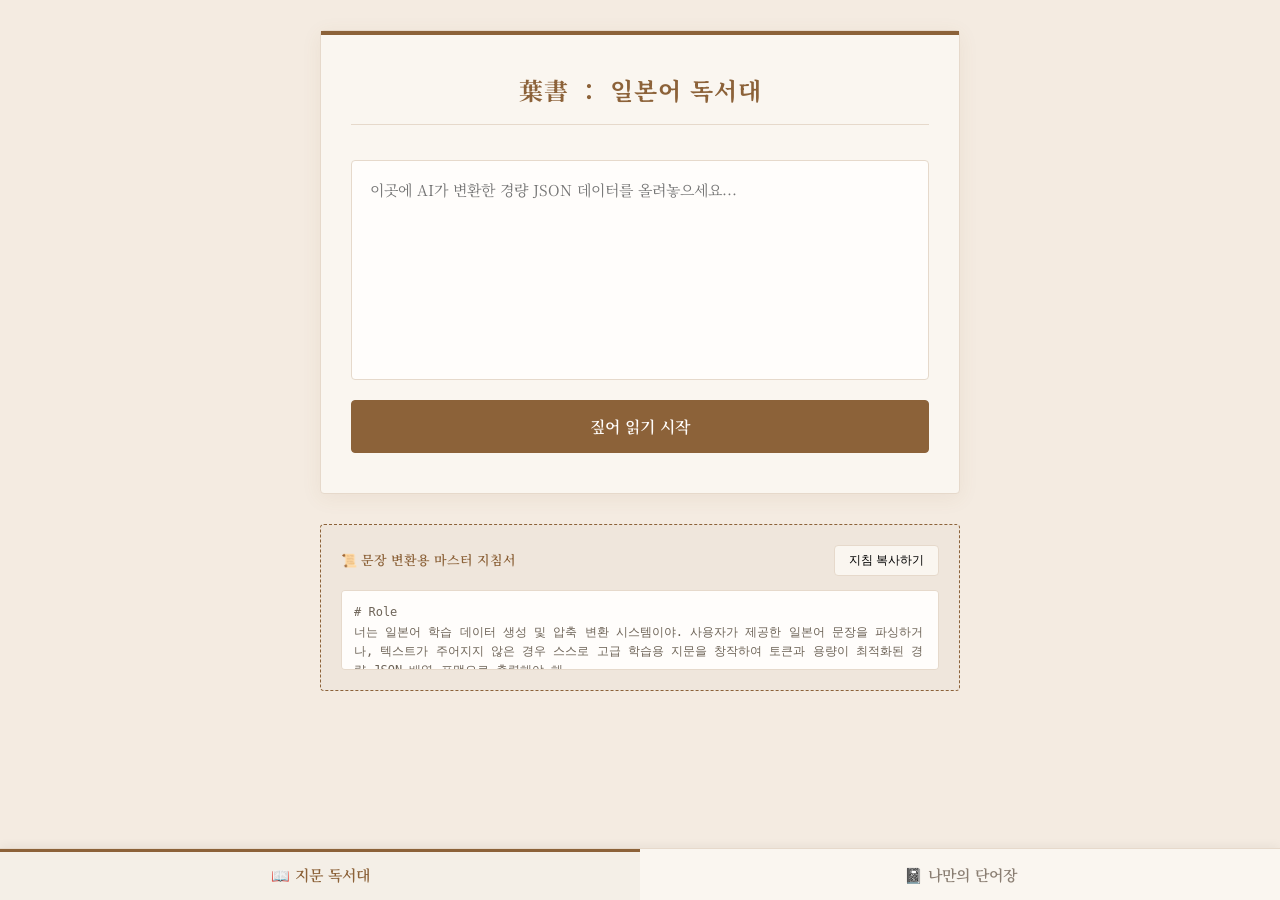
==== index.html @ 1dd18e0a "fix" ====
<!DOCTYPE html>
<html lang="ko">
<head>
    <meta charset="UTF-8">
    <meta name="viewport" content="width=device-width, initial-scale=1.0, maximum-scale=1.0, user-scalable=no">
    <title>일본어 독서대 & 단어장</title>
    <link href="https://fonts.googleapis.com/css2?family=Noto+Serif+JP:wght@400;700&family=Noto+Serif+KR:wght@400;700&display=swap" rel="stylesheet">
    <link rel="stylesheet" href="style.css">
</head>
<body>

<div id="tab-reader" class="page-content active">
    <div class="container">
        <h2>葉書 ： 일본어 독서대</h2>
        <div id="input-page">
            <textarea id="text-input" placeholder="이곳에 AI가 변환한 경량 JSON 데이터를 올려놓으세요..."></textarea>
            <button class="btn start-btn" id="process-button">짚어 읽기 시작</button>
        </div>
        <div id="viewer-page">
            <button class="btn back-btn" id="back-button">← 돌아가기</button>
            <div id="viewer-area"></div>
        </div>
    </div>

    <div class="prompt-box">
        <div class="prompt-header">
            <div class="prompt-title">📜 문장 변환용 마스터 지침서</div>
            <button class="copy-btn" id="copy-prompt-btn">지침 복사하기</button>
        </div>
        <div class="prompt-content" id="prompt-text" data-src="prompt.txt"></div>
    </div>
</div>

<div id="tab-wordbook" class="page-content">
    <div class="container">
        <h2>📓 나만의 암기 단어장</h2>
        
        <div class="study-card-area">
            <div id="card-counter">0 / 0</div>
            <div id="card-jp" class="study-card-jp">단어장이 비어있습니다</div>
            <div id="card-hint" class="study-card-hint" style="display:none;">클릭하여 뜻 확인</div>
            
            <div class="card-controls" id="card-ctrls" style="display:none;">
                <button class="card-btn" id="card-prev">◀ 이전</button>
                <button class="card-btn" id="card-next">다음 ▶</button>
            </div>
        </div>

        <div class="add-word-form">
            <input type="text" id="add-jp" placeholder="일본어 표기 (예: 読書)">
            <input type="text" id="add-kana" placeholder="발음 (선택, 예: どくしょ)">
            <input type="text" id="add-mean" placeholder="한국어 뜻">
            <button class="sm-add-btn" id="add-word-submit">추가</button>
        </div>

        <div class="list-header">
            <span class="list-title">저장된 단어 리스트</span>
            <button class="remove-btn" id="clear-all-btn">전체 삭제</button>
        </div>
        
        <div class="wordbook-list" id="wordbook-list-container"></div>
    </div>
</div>

<div class="tab-bar">
    <button class="tab-btn active" onclick="switchTab('tab-reader')">📖 지문 독서대</button>
    <button class="tab-btn" onclick="switchTab('tab-wordbook')">📓 나만의 단어장</button>
</div>

<script src="script.js"></script>
</body>
</html>
---- style.css ----
:root {
    --primary: #8C6239;          
    --primary-hover: #6F4E2C;
    --bg-main: #F4EBE1;          
    --bg-card: #FAF6F0;          
    --text-main: #3E3429;        
    --text-muted: #8A7E72;
    --border-color: #E6D9CB;     
    --hint-kana: #2B5F75;        
    --hint-both: #5A7356;        
    --hint-mean: #A94442;        
}

body {
    font-family: "Noto Serif KR", "Noto Serif JP", "Shippori Mincho", "MS Mincho", "Yu Mincho", serif;
    background-color: var(--bg-main);
    padding: 15px 15px 80px 15px; 
    color: var(--text-main);
    margin: 0;
    -webkit-tap-highlight-color: transparent;
    line-height: 1.6;
}

/* 🎯 하단 고정 탭 바 */
.tab-bar {
    position: fixed;
    bottom: 0; left: 0; right: 0;
    background: var(--bg-card);
    border-top: 1px solid var(--border-color);
    display: flex;
    justify-content: space-around;
    z-index: 1000;
    box-shadow: 0 -2px 10px rgba(0,0,0,0.05);
}

.tab-btn {
    flex: 1;
    padding: 15px 0;
    border: none;
    background: transparent;
    font-family: inherit;
    font-size: 15px;
    font-weight: 600;
    color: var(--text-muted);
    cursor: pointer;
    text-align: center;
    transition: all 0.2s;
}

.tab-btn.active {
    color: var(--primary);
    background: rgba(140, 98, 57, 0.05);
    border-top: 3px solid var(--primary);
    padding-top: 12px;
}

.page-content { display: none; }
.page-content.active { display: block; }

/* 🎯 메인 컨테이너 */
.container {
    max-width: 640px;
    margin: 15px auto 30px auto;
    background: var(--bg-card);
    padding: 40px 30px;
    border-radius: 4px;
    box-shadow: 0 4px 20px rgba(140, 98, 57, 0.08);
    box-sizing: border-box;
    border: 1px solid var(--border-color);
    position: relative;
}

.container::before {
    content: "";
    position: absolute;
    top: 0; left: 0; right: 0;
    height: 4px;
    background: var(--primary);
}

h2 {
    text-align: center;
    font-size: 24px;
    font-weight: 700;
    color: var(--primary);
    margin-top: 0;
    margin-bottom: 35px;
    letter-spacing: 1px;
    border-bottom: 1px solid var(--border-color);
    padding-bottom: 15px;
}

#input-page {
    display: flex;
    flex-direction: column;
    gap: 20px;
}

textarea {
    width: 100%;
    height: 220px;
    padding: 18px;
    border: 1px solid var(--border-color);
    border-radius: 4px;
    resize: none;
    font-size: 15px;
    box-sizing: border-box;
    font-family: inherit;
    background-color: #FFFDFB;
    color: var(--text-main);
}

/* 🎯 버튼 공통 */
.btn {
    border: 1px solid var(--primary);
    padding: 14px;
    border-radius: 4px;
    font-size: 16px;
    font-weight: 600;
    cursor: pointer;
    display: inline-flex;
    justify-content: center;
    align-items: center;
    gap: 8px;
    font-family: inherit;
}

.start-btn { background-color: var(--primary); color: #FFFDFB; }
#viewer-page { display: none; }

.back-btn {
    background-color: transparent;
    color: var(--text-muted);
    border: 1px solid var(--border-color);
    padding: 8px 16px;
    border-radius: 4px;
    font-size: 13px;
    margin-bottom: 25px;
}

/* 🎯 독서대 지문 영역 */
#viewer-area {
    font-size: 22px;
    letter-spacing: 2px;
    word-wrap: break-word;
    word-break: break-all;
    line-height: 54px; 
    padding: 0 5px;
    background-image: linear-gradient(to bottom, transparent 53px, rgba(140, 98, 57, 0.2) 53px);
    background-size: 100% 54px;
    background-repeat: repeat;
    background-position: 0 -2px; 
}

span.word {
    display: inline; 
    position: relative;
    top: -3px; 
    padding: 0 1px;
    user-select: none;
}

span.playable { cursor: pointer; }
span.playable:hover { background-color: rgba(140, 98, 57, 0.07); border-radius: 4px; }
span.word::after {
    content: attr(data-hint);
    font-size: 14px;
    margin-left: 4px;
    font-weight: 500;
    font-family: system-ui, sans-serif;
    display: inline-block;
}

/* 🎯 힌트 단계별 스타일링 */
.stage-1 { background-color: rgba(43, 95, 117, 0.06) !important; border-radius: 4px; }
.stage-1::after { color: var(--hint-kana); }
.stage-2 { background-color: rgba(90, 115, 86, 0.07) !important; border-radius: 4px; }
.stage-2::after { color: var(--hint-both); }
.stage-3 { background-color: rgba(169, 68, 66, 0.05) !important; border-radius: 4px; }
.stage-3::after { color: var(--hint-mean); }

.br-block { display: block; height: 0; line-height: 0; }

/* 🎯 모르는 단어 저장 확인창 */
.word-save-dialog {
    position: fixed;
    inset: 0;
    z-index: 2000;
    display: flex;
    align-items: center;
    justify-content: center;
    padding: 20px;
    background: rgba(62, 52, 41, 0.18);
    opacity: 0;
    pointer-events: none;
    transition: opacity 0.18s ease;
}

.word-save-dialog.show {
    opacity: 1;
    pointer-events: auto;
}

.word-save-card {
    width: min(360px, 100%);
    background: #FFFDFB;
    border: 1px solid var(--border-color);
    border-top: 4px solid var(--primary);
    border-radius: 6px;
    box-shadow: 0 16px 40px rgba(62, 52, 41, 0.18);
    padding: 24px;
    box-sizing: border-box;
    transform: translateY(8px);
    transition: transform 0.18s ease;
}

.word-save-dialog.show .word-save-card {
    transform: translateY(0);
}

.word-save-label {
    font-size: 12px;
    font-weight: 700;
    color: var(--primary);
    margin-bottom: 8px;
}

.word-save-title {
    font-size: 28px;
    font-weight: 700;
    line-height: 1.25;
    color: var(--text-main);
    word-break: break-word;
}

.word-save-meta {
    margin-top: 6px;
    font-size: 14px;
    color: var(--hint-both);
    word-break: break-word;
}

.word-save-message {
    margin-top: 16px;
    font-size: 14px;
    color: var(--text-muted);
}

.word-save-actions {
    display: flex;
    justify-content: flex-end;
    gap: 8px;
    margin-top: 22px;
}

.word-save-actions button {
    border-radius: 4px;
    padding: 9px 14px;
    font-family: inherit;
    font-size: 14px;
    font-weight: 600;
    cursor: pointer;
}

.word-save-cancel {
    background: transparent;
    color: var(--text-muted);
    border: 1px solid var(--border-color);
}

.word-save-confirm {
    background: var(--primary);
    color: #FFFDFB;
    border: 1px solid var(--primary);
}

.clear-card {
    border-top-color: var(--hint-mean);
}

.danger-label {
    color: var(--hint-mean);
}

.word-clear-confirm {
    background: var(--hint-mean);
    color: #FFFDFB;
    border: 1px solid var(--hint-mean);
}

/* 🎯 수동 단어 추가 폼 */
.add-word-form {
    display: grid;
    grid-template-columns: repeat(3, minmax(0, 1fr)) auto;
    gap: 8px;
    margin-bottom: 20px;
    align-items: stretch;
}

.add-word-form input {
    width: 100%;
    min-width: 0;
    box-sizing: border-box;
    padding: 10px;
    border: 1px solid var(--border-color);
    border-radius: 4px;
    font-family: inherit;
    font-size: 14px;
    background: #FFFDFB;
}

.sm-add-btn {
    background: var(--primary);
    color: white;
    border: none;
    min-width: 64px;
    padding: 0 16px;
    border-radius: 4px;
    font-weight: 600;
    cursor: pointer;
    white-space: nowrap;
    font-family: inherit;
}

@media (max-width: 720px) {
    .add-word-form {
        grid-template-columns: 1fr;
    }

    .sm-add-btn {
        min-height: 42px;
    }
}

/* 🎯 플래시 카드 암기방 */
.study-card-area {
    background: #FFFDFB;
    border: 1px dashed var(--primary);
    border-radius: 6px;
    padding: 30px;
    text-align: center;
    margin-bottom: 30px;
    min-height: 140px;
    display: flex;
    flex-direction: column;
    justify-content: center;
    align-items: center;
    position: relative;
}

#card-counter {
    position: absolute; 
    top: 10px; 
    right: 15px; 
    font-size: 12px; 
    color: var(--text-muted);
}

.study-card-jp { font-size: 28px; font-weight: 700; margin-bottom: 10px; color: var(--text-main); }
.study-card-hint { font-size: 16px; color: var(--hint-mean); min-height: 24px; cursor: pointer; background: #EFE6DC; padding: 4px 14px; border-radius: 4px; user-select: none; }
.study-card-hint.revealed { background: transparent; }

.card-controls { display: flex; justify-content: center; gap: 20px; margin-top: 15px; }
.card-btn { background: transparent; border: 1px solid var(--border-color); padding: 6px 16px; border-radius: 4px; cursor: pointer; font-family: inherit; color: var(--text-main); }

/* 🎯 저장된 단어 목록 구조 */
.list-header {
    display: flex; 
    justify-content: space-between; 
    align-items: center; 
    margin-bottom: 10px;
}
.list-title { font-weight: 700; color: var(--primary); }

.wordbook-list { display: flex; flex-direction: column; gap: 8px; max-height: 350px; overflow-y: auto; }
.wordbook-item { display: flex; justify-content: space-between; align-items: center; background: #FFFDFB; padding: 10px 15px; border-radius: 4px; border: 1px solid #F0E6DA; }
.wordbook-item .jp { font-weight: 600; font-size: 16px; }
.wordbook-item .meta { font-size: 13px; color: var(--text-muted); margin-left: 8px; }
.remove-btn { background: transparent; border: none; color: var(--hint-mean); cursor: pointer; font-size: 14px; }

/* 🎯 하단 프롬프트 박스 */
.prompt-box { max-width: 640px; margin: 0 auto 20px auto; background: #EFE6DC; border: 1px dashed var(--primary); padding: 20px; border-radius: 4px; box-sizing: border-box; }
.prompt-header { display: flex; justify-content: space-between; align-items: center; margin-bottom: 14px; }
.prompt-title { font-size: 13px; font-weight: 600; color: var(--primary); }
.copy-btn { background-color: var(--bg-card); border: 1px solid var(--border-color); padding: 6px 14px; border-radius: 4px; font-size: 12px; cursor: pointer; }
.copy-btn.success { background-color: #5A7356; color: white; }
.prompt-content { width: 100%; height: 80px; font-size: 12px; font-family: monospace; color: #6E6458; background: #FFFDFB; border: 1px solid var(--border-color); border-radius: 4px; padding: 12px; box-sizing: border-box; overflow-y: auto; white-space: pre-wrap; }
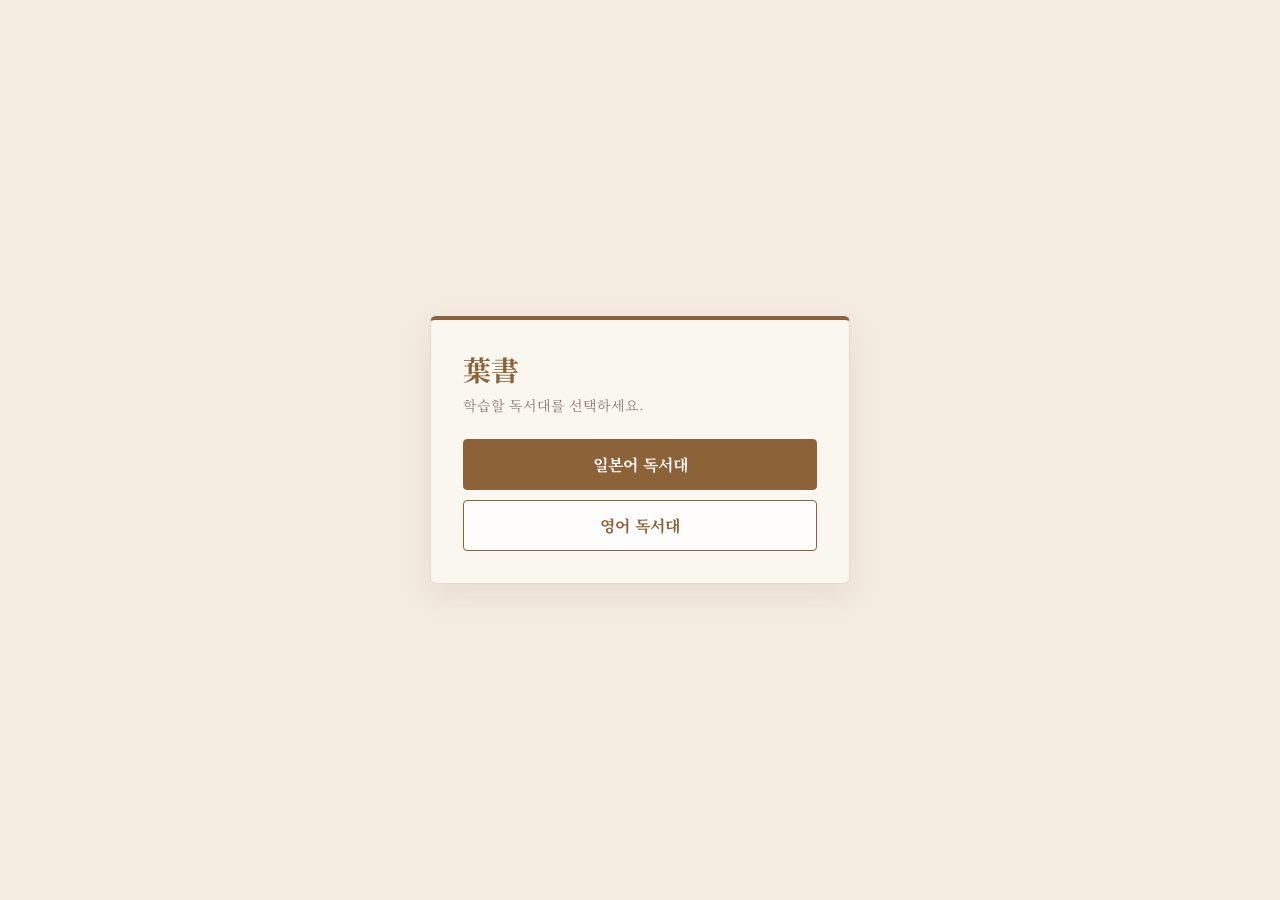
==== commit d21dc88b: "dir manage" ====
--- a/index.html
+++ b/index.html
@@ -2,71 +2,19 @@
 <html lang="ko">
 <head>
     <meta charset="UTF-8">
-    <meta name="viewport" content="width=device-width, initial-scale=1.0, maximum-scale=1.0, user-scalable=no">
-    <title>일본어 독서대 & 단어장</title>
+    <meta name="viewport" content="width=device-width, initial-scale=1.0">
+    <title>葉書 독서대</title>
     <link href="https://fonts.googleapis.com/css2?family=Noto+Serif+JP:wght@400;700&family=Noto+Serif+KR:wght@400;700&display=swap" rel="stylesheet">
     <link rel="stylesheet" href="style.css">
 </head>
 <body>
-
-<div id="tab-reader" class="page-content active">
-    <div class="container">
-        <h2>葉書 ： 일본어 독서대</h2>
-        <div id="input-page">
-            <textarea id="text-input" placeholder="이곳에 AI가 변환한 경량 JSON 데이터를 올려놓으세요..."></textarea>
-            <button class="btn start-btn" id="process-button">짚어 읽기 시작</button>
-        </div>
-        <div id="viewer-page">
-            <button class="btn back-btn" id="back-button">← 돌아가기</button>
-            <div id="viewer-area"></div>
-        </div>
-    </div>
-
-    <div class="prompt-box">
-        <div class="prompt-header">
-            <div class="prompt-title">📜 문장 변환용 마스터 지침서</div>
-            <button class="copy-btn" id="copy-prompt-btn">지침 복사하기</button>
-        </div>
-        <div class="prompt-content" id="prompt-text" data-src="prompt.txt"></div>
-    </div>
-</div>
-
-<div id="tab-wordbook" class="page-content">
-    <div class="container">
-        <h2>📓 나만의 암기 단어장</h2>
-        
-        <div class="study-card-area">
-            <div id="card-counter">0 / 0</div>
-            <div id="card-jp" class="study-card-jp">단어장이 비어있습니다</div>
-            <div id="card-hint" class="study-card-hint" style="display:none;">클릭하여 뜻 확인</div>
-            
-            <div class="card-controls" id="card-ctrls" style="display:none;">
-                <button class="card-btn" id="card-prev">◀ 이전</button>
-                <button class="card-btn" id="card-next">다음 ▶</button>
-            </div>
-        </div>
-
-        <div class="add-word-form">
-            <input type="text" id="add-jp" placeholder="일본어 표기 (예: 読書)">
-            <input type="text" id="add-kana" placeholder="발음 (선택, 예: どくしょ)">
-            <input type="text" id="add-mean" placeholder="한국어 뜻">
-            <button class="sm-add-btn" id="add-word-submit">추가</button>
-        </div>
-
-        <div class="list-header">
-            <span class="list-title">저장된 단어 리스트</span>
-            <button class="remove-btn" id="clear-all-btn">전체 삭제</button>
-        </div>
-        
-        <div class="wordbook-list" id="wordbook-list-container"></div>
-    </div>
-</div>
-
-<div class="tab-bar">
-    <button class="tab-btn active" onclick="switchTab('tab-reader')">📖 지문 독서대</button>
-    <button class="tab-btn" onclick="switchTab('tab-wordbook')">📓 나만의 단어장</button>
-</div>
-
-<script src="script.js"></script>
+    <main class="home-card">
+        <h1>葉書</h1>
+        <p>학습할 독서대를 선택하세요.</p>
+        <nav class="home-nav" aria-label="독서대 선택">
+            <a class="primary" href="jp/">일본어 독서대</a>
+            <a href="en/">영어 독서대</a>
+        </nav>
+    </main>
 </body>
 </html>
--- a/style.css
+++ b/style.css
@@ -1,387 +1,66 @@
 :root {
-    --primary: #8C6239;          
-    --primary-hover: #6F4E2C;
-    --bg-main: #F4EBE1;          
-    --bg-card: #FAF6F0;          
-    --text-main: #3E3429;        
+    --primary: #8C6239;
+    --bg-main: #F4EBE1;
+    --bg-card: #FAF6F0;
+    --text-main: #3E3429;
     --text-muted: #8A7E72;
-    --border-color: #E6D9CB;     
-    --hint-kana: #2B5F75;        
-    --hint-both: #5A7356;        
-    --hint-mean: #A94442;        
+    --border-color: #E6D9CB;
 }
 
 body {
-    font-family: "Noto Serif KR", "Noto Serif JP", "Shippori Mincho", "MS Mincho", "Yu Mincho", serif;
-    background-color: var(--bg-main);
-    padding: 15px 15px 80px 15px; 
+    min-height: 100vh;
+    margin: 0;
+    display: grid;
+    place-items: center;
+    padding: 24px;
+    box-sizing: border-box;
+    background: var(--bg-main);
     color: var(--text-main);
-    margin: 0;
-    -webkit-tap-highlight-color: transparent;
-    line-height: 1.6;
+    font-family: "Noto Serif KR", "Noto Serif JP", Georgia, serif;
 }
 
-/* 🎯 하단 고정 탭 바 */
-.tab-bar {
-    position: fixed;
-    bottom: 0; left: 0; right: 0;
+.home-card {
+    width: min(420px, 100%);
     background: var(--bg-card);
-    border-top: 1px solid var(--border-color);
-    display: flex;
-    justify-content: space-around;
-    z-index: 1000;
-    box-shadow: 0 -2px 10px rgba(0,0,0,0.05);
-}
-
-.tab-btn {
-    flex: 1;
-    padding: 15px 0;
-    border: none;
-    background: transparent;
-    font-family: inherit;
-    font-size: 15px;
-    font-weight: 600;
-    color: var(--text-muted);
-    cursor: pointer;
-    text-align: center;
-    transition: all 0.2s;
-}
-
-.tab-btn.active {
-    color: var(--primary);
-    background: rgba(140, 98, 57, 0.05);
-    border-top: 3px solid var(--primary);
-    padding-top: 12px;
-}
-
-.page-content { display: none; }
-.page-content.active { display: block; }
-
-/* 🎯 메인 컨테이너 */
-.container {
-    max-width: 640px;
-    margin: 15px auto 30px auto;
-    background: var(--bg-card);
-    padding: 40px 30px;
-    border-radius: 4px;
-    box-shadow: 0 4px 20px rgba(140, 98, 57, 0.08);
-    box-sizing: border-box;
-    border: 1px solid var(--border-color);
-    position: relative;
-}
-
-.container::before {
-    content: "";
-    position: absolute;
-    top: 0; left: 0; right: 0;
-    height: 4px;
-    background: var(--primary);
-}
-
-h2 {
-    text-align: center;
-    font-size: 24px;
-    font-weight: 700;
-    color: var(--primary);
-    margin-top: 0;
-    margin-bottom: 35px;
-    letter-spacing: 1px;
-    border-bottom: 1px solid var(--border-color);
-    padding-bottom: 15px;
-}
-
-#input-page {
-    display: flex;
-    flex-direction: column;
-    gap: 20px;
-}
-
-textarea {
-    width: 100%;
-    height: 220px;
-    padding: 18px;
-    border: 1px solid var(--border-color);
-    border-radius: 4px;
-    resize: none;
-    font-size: 15px;
-    box-sizing: border-box;
-    font-family: inherit;
-    background-color: #FFFDFB;
-    color: var(--text-main);
-}
-
-/* 🎯 버튼 공통 */
-.btn {
-    border: 1px solid var(--primary);
-    padding: 14px;
-    border-radius: 4px;
-    font-size: 16px;
-    font-weight: 600;
-    cursor: pointer;
-    display: inline-flex;
-    justify-content: center;
-    align-items: center;
-    gap: 8px;
-    font-family: inherit;
-}
-
-.start-btn { background-color: var(--primary); color: #FFFDFB; }
-#viewer-page { display: none; }
-
-.back-btn {
-    background-color: transparent;
-    color: var(--text-muted);
-    border: 1px solid var(--border-color);
-    padding: 8px 16px;
-    border-radius: 4px;
-    font-size: 13px;
-    margin-bottom: 25px;
-}
-
-/* 🎯 독서대 지문 영역 */
-#viewer-area {
-    font-size: 22px;
-    letter-spacing: 2px;
-    word-wrap: break-word;
-    word-break: break-all;
-    line-height: 54px; 
-    padding: 0 5px;
-    background-image: linear-gradient(to bottom, transparent 53px, rgba(140, 98, 57, 0.2) 53px);
-    background-size: 100% 54px;
-    background-repeat: repeat;
-    background-position: 0 -2px; 
-}
-
-span.word {
-    display: inline; 
-    position: relative;
-    top: -3px; 
-    padding: 0 1px;
-    user-select: none;
-}
-
-span.playable { cursor: pointer; }
-span.playable:hover { background-color: rgba(140, 98, 57, 0.07); border-radius: 4px; }
-span.word::after {
-    content: attr(data-hint);
-    font-size: 14px;
-    margin-left: 4px;
-    font-weight: 500;
-    font-family: system-ui, sans-serif;
-    display: inline-block;
-}
-
-/* 🎯 힌트 단계별 스타일링 */
-.stage-1 { background-color: rgba(43, 95, 117, 0.06) !important; border-radius: 4px; }
-.stage-1::after { color: var(--hint-kana); }
-.stage-2 { background-color: rgba(90, 115, 86, 0.07) !important; border-radius: 4px; }
-.stage-2::after { color: var(--hint-both); }
-.stage-3 { background-color: rgba(169, 68, 66, 0.05) !important; border-radius: 4px; }
-.stage-3::after { color: var(--hint-mean); }
-
-.br-block { display: block; height: 0; line-height: 0; }
-
-/* 🎯 모르는 단어 저장 확인창 */
-.word-save-dialog {
-    position: fixed;
-    inset: 0;
-    z-index: 2000;
-    display: flex;
-    align-items: center;
-    justify-content: center;
-    padding: 20px;
-    background: rgba(62, 52, 41, 0.18);
-    opacity: 0;
-    pointer-events: none;
-    transition: opacity 0.18s ease;
-}
-
-.word-save-dialog.show {
-    opacity: 1;
-    pointer-events: auto;
-}
-
-.word-save-card {
-    width: min(360px, 100%);
-    background: #FFFDFB;
     border: 1px solid var(--border-color);
     border-top: 4px solid var(--primary);
     border-radius: 6px;
-    box-shadow: 0 16px 40px rgba(62, 52, 41, 0.18);
-    padding: 24px;
+    padding: 32px;
     box-sizing: border-box;
-    transform: translateY(8px);
-    transition: transform 0.18s ease;
+    box-shadow: 0 12px 32px rgba(140, 98, 57, 0.10);
 }
 
-.word-save-dialog.show .word-save-card {
-    transform: translateY(0);
+h1 {
+    margin: 0 0 8px;
+    color: var(--primary);
+    font-size: 28px;
+    line-height: 1.25;
 }
 
-.word-save-label {
-    font-size: 12px;
-    font-weight: 700;
-    color: var(--primary);
-    margin-bottom: 8px;
+p {
+    margin: 0 0 24px;
+    color: var(--text-muted);
+    font-size: 14px;
 }
 
-.word-save-title {
-    font-size: 28px;
-    font-weight: 700;
-    line-height: 1.25;
-    color: var(--text-main);
-    word-break: break-word;
+.home-nav {
+    display: grid;
+    gap: 10px;
 }
 
-.word-save-meta {
-    margin-top: 6px;
-    font-size: 14px;
-    color: var(--hint-both);
-    word-break: break-word;
-}
-
-.word-save-message {
-    margin-top: 16px;
-    font-size: 14px;
-    color: var(--text-muted);
-}
-
-.word-save-actions {
-    display: flex;
-    justify-content: flex-end;
-    gap: 8px;
-    margin-top: 22px;
-}
-
-.word-save-actions button {
+a {
+    display: block;
+    padding: 13px 16px;
+    border: 1px solid var(--primary);
     border-radius: 4px;
-    padding: 9px 14px;
-    font-family: inherit;
-    font-size: 14px;
-    font-weight: 600;
-    cursor: pointer;
-}
-
-.word-save-cancel {
-    background: transparent;
-    color: var(--text-muted);
-    border: 1px solid var(--border-color);
-}
-
-.word-save-confirm {
-    background: var(--primary);
-    color: #FFFDFB;
-    border: 1px solid var(--primary);
-}
-
-.clear-card {
-    border-top-color: var(--hint-mean);
-}
-
-.danger-label {
-    color: var(--hint-mean);
-}
-
-.word-clear-confirm {
-    background: var(--hint-mean);
-    color: #FFFDFB;
-    border: 1px solid var(--hint-mean);
-}
-
-/* 🎯 수동 단어 추가 폼 */
-.add-word-form {
-    display: grid;
-    grid-template-columns: repeat(3, minmax(0, 1fr)) auto;
-    gap: 8px;
-    margin-bottom: 20px;
-    align-items: stretch;
-}
-
-.add-word-form input {
-    width: 100%;
-    min-width: 0;
-    box-sizing: border-box;
-    padding: 10px;
-    border: 1px solid var(--border-color);
-    border-radius: 4px;
-    font-family: inherit;
-    font-size: 14px;
+    color: var(--primary);
+    text-decoration: none;
+    font-weight: 700;
+    text-align: center;
     background: #FFFDFB;
 }
 
-.sm-add-btn {
+a.primary {
     background: var(--primary);
-    color: white;
-    border: none;
-    min-width: 64px;
-    padding: 0 16px;
-    border-radius: 4px;
-    font-weight: 600;
-    cursor: pointer;
-    white-space: nowrap;
-    font-family: inherit;
+    color: #FFFDFB;
 }
-
-@media (max-width: 720px) {
-    .add-word-form {
-        grid-template-columns: 1fr;
-    }
-
-    .sm-add-btn {
-        min-height: 42px;
-    }
-}
-
-/* 🎯 플래시 카드 암기방 */
-.study-card-area {
-    background: #FFFDFB;
-    border: 1px dashed var(--primary);
-    border-radius: 6px;
-    padding: 30px;
-    text-align: center;
-    margin-bottom: 30px;
-    min-height: 140px;
-    display: flex;
-    flex-direction: column;
-    justify-content: center;
-    align-items: center;
-    position: relative;
-}
-
-#card-counter {
-    position: absolute; 
-    top: 10px; 
-    right: 15px; 
-    font-size: 12px; 
-    color: var(--text-muted);
-}
-
-.study-card-jp { font-size: 28px; font-weight: 700; margin-bottom: 10px; color: var(--text-main); }
-.study-card-hint { font-size: 16px; color: var(--hint-mean); min-height: 24px; cursor: pointer; background: #EFE6DC; padding: 4px 14px; border-radius: 4px; user-select: none; }
-.study-card-hint.revealed { background: transparent; }
-
-.card-controls { display: flex; justify-content: center; gap: 20px; margin-top: 15px; }
-.card-btn { background: transparent; border: 1px solid var(--border-color); padding: 6px 16px; border-radius: 4px; cursor: pointer; font-family: inherit; color: var(--text-main); }
-
-/* 🎯 저장된 단어 목록 구조 */
-.list-header {
-    display: flex; 
-    justify-content: space-between; 
-    align-items: center; 
-    margin-bottom: 10px;
-}
-.list-title { font-weight: 700; color: var(--primary); }
-
-.wordbook-list { display: flex; flex-direction: column; gap: 8px; max-height: 350px; overflow-y: auto; }
-.wordbook-item { display: flex; justify-content: space-between; align-items: center; background: #FFFDFB; padding: 10px 15px; border-radius: 4px; border: 1px solid #F0E6DA; }
-.wordbook-item .jp { font-weight: 600; font-size: 16px; }
-.wordbook-item .meta { font-size: 13px; color: var(--text-muted); margin-left: 8px; }
-.remove-btn { background: transparent; border: none; color: var(--hint-mean); cursor: pointer; font-size: 14px; }
-
-/* 🎯 하단 프롬프트 박스 */
-.prompt-box { max-width: 640px; margin: 0 auto 20px auto; background: #EFE6DC; border: 1px dashed var(--primary); padding: 20px; border-radius: 4px; box-sizing: border-box; }
-.prompt-header { display: flex; justify-content: space-between; align-items: center; margin-bottom: 14px; }
-.prompt-title { font-size: 13px; font-weight: 600; color: var(--primary); }
-.copy-btn { background-color: var(--bg-card); border: 1px solid var(--border-color); padding: 6px 14px; border-radius: 4px; font-size: 12px; cursor: pointer; }
-.copy-btn.success { background-color: #5A7356; color: white; }
-.prompt-content { width: 100%; height: 80px; font-size: 12px; font-family: monospace; color: #6E6458; background: #FFFDFB; border: 1px solid var(--border-color); border-radius: 4px; padding: 12px; box-sizing: border-box; overflow-y: auto; white-space: pre-wrap; }
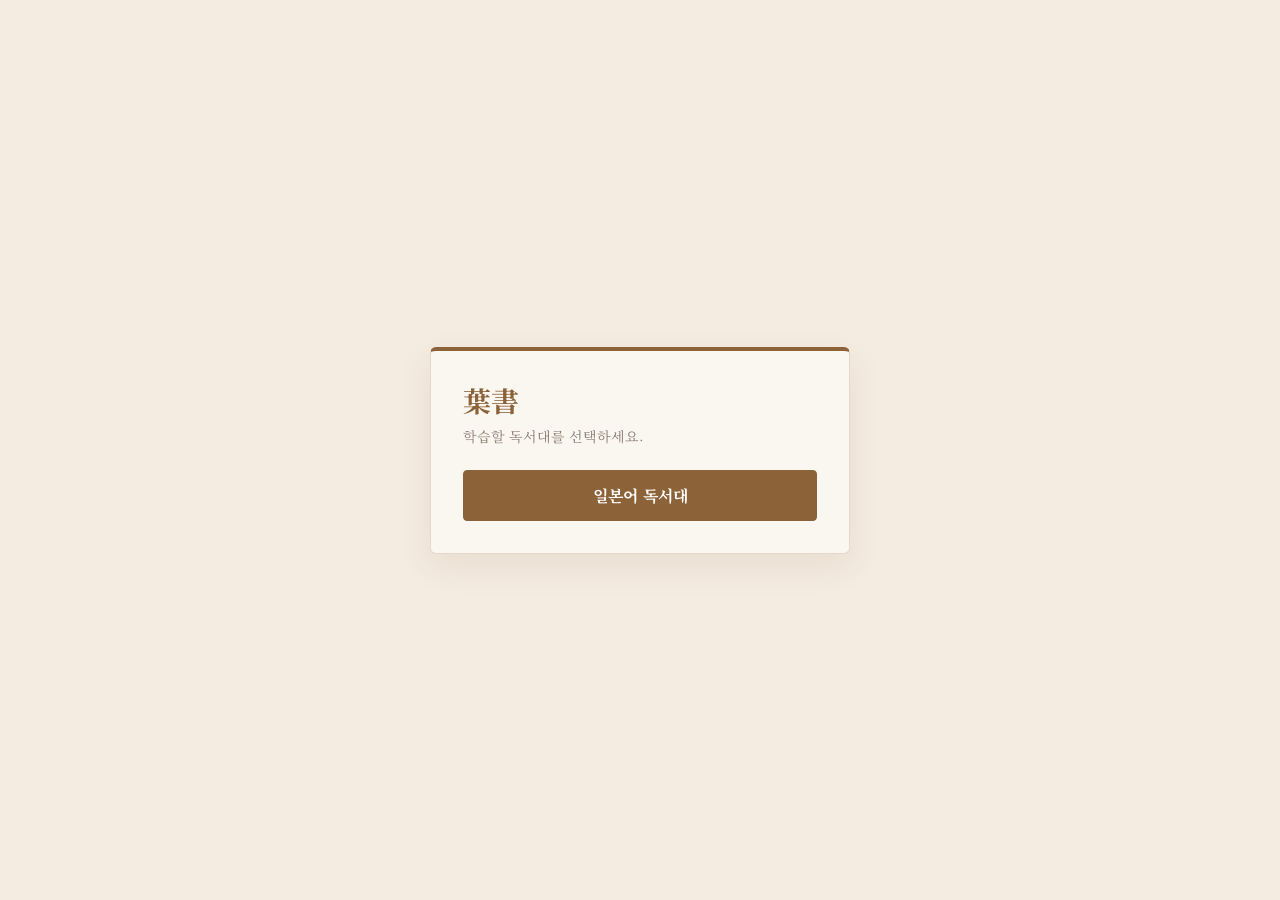
==== commit 05a315c3: "fix" ====
--- a/index.html
+++ b/index.html
@@ -13,7 +13,6 @@
         <p>학습할 독서대를 선택하세요.</p>
         <nav class="home-nav" aria-label="독서대 선택">
             <a class="primary" href="jp/">일본어 독서대</a>
-            <a href="en/">영어 독서대</a>
         </nav>
     </main>
 </body>
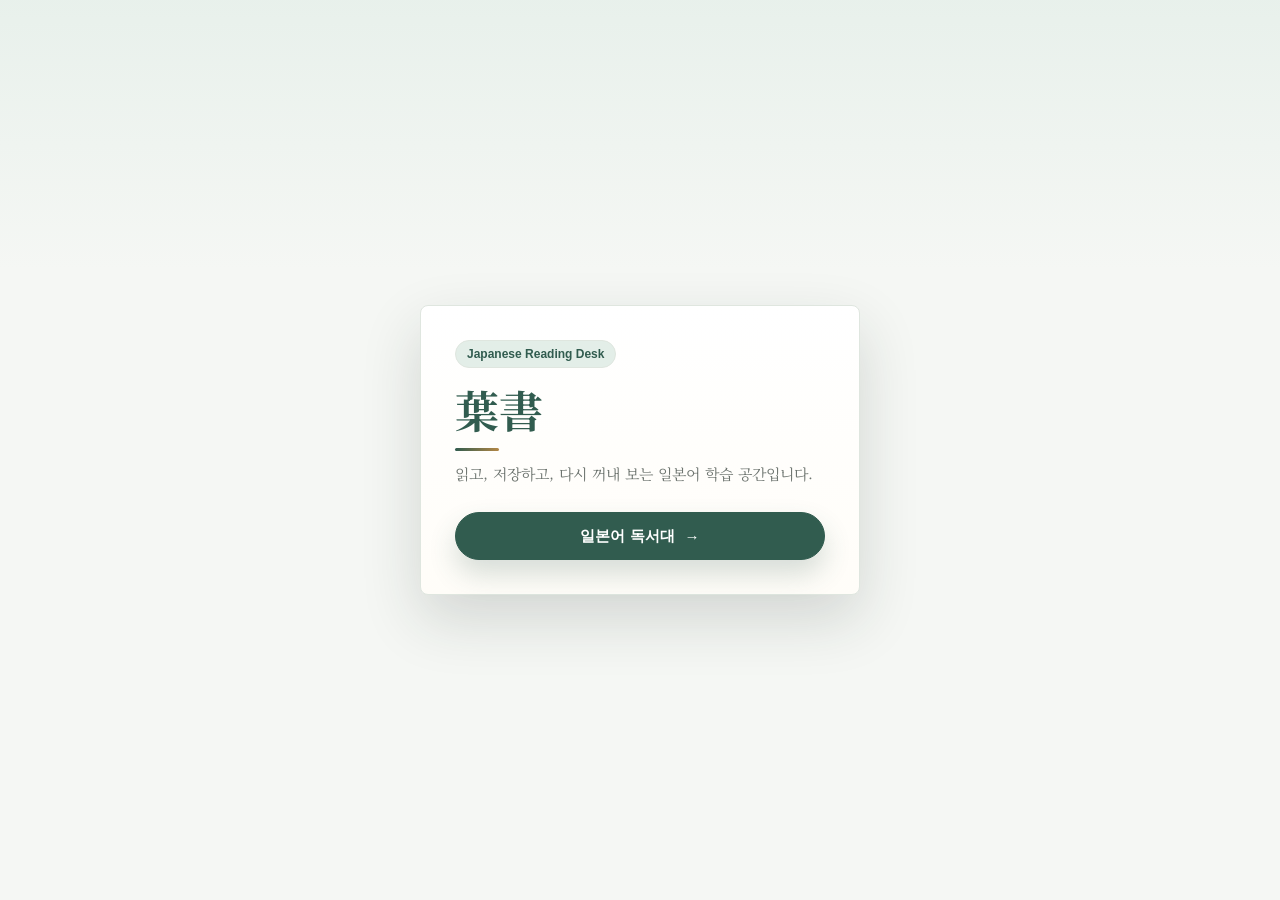
==== commit 46f18334: "design" ====
--- a/index.html
+++ b/index.html
@@ -4,13 +4,14 @@
     <meta charset="UTF-8">
     <meta name="viewport" content="width=device-width, initial-scale=1.0">
     <title>葉書 독서대</title>
-    <link href="https://fonts.googleapis.com/css2?family=Noto+Serif+JP:wght@400;700&family=Noto+Serif+KR:wght@400;700&display=swap" rel="stylesheet">
+    <link href="https://fonts.googleapis.com/css2?family=Noto+Serif+JP:wght@400;500;700&family=Noto+Serif+KR:wght@400;500;700&display=swap" rel="stylesheet">
     <link rel="stylesheet" href="style.css">
 </head>
 <body>
     <main class="home-card">
+        <div class="home-label">Japanese Reading Desk</div>
         <h1>葉書</h1>
-        <p>학습할 독서대를 선택하세요.</p>
+        <p>읽고, 저장하고, 다시 꺼내 보는 일본어 학습 공간입니다.</p>
         <nav class="home-nav" aria-label="독서대 선택">
             <a class="primary" href="jp/">일본어 독서대</a>
         </nav>
--- a/style.css
+++ b/style.css
@@ -1,10 +1,25 @@
 :root {
-    --primary: #8C6239;
-    --bg-main: #F4EBE1;
-    --bg-card: #FAF6F0;
-    --text-main: #3E3429;
-    --text-muted: #8A7E72;
-    --border-color: #E6D9CB;
+    --bg-main: #f5f7f4;
+    --bg-panel: #ffffff;
+    --bg-reader: #fffdf8;
+    --ink: #202824;
+    --muted: #6d746f;
+    --line: #dfe6df;
+    --line-strong: #cbd8cf;
+    --primary: #315c4f;
+    --primary-hover: #24463d;
+    --primary-soft: #e3eee8;
+    --accent: #b38746;
+    --shadow-md: 0 12px 28px rgba(31, 43, 37, 0.09);
+    --shadow-lg: 0 24px 60px rgba(31, 43, 37, 0.16);
+    --radius-md: 8px;
+    --ease: cubic-bezier(0.2, 0.8, 0.2, 1);
+    --ui-font: ui-sans-serif, -apple-system, BlinkMacSystemFont, "Segoe UI", "Noto Sans KR", sans-serif;
+    --serif-font: "Noto Serif KR", "Noto Serif JP", "Shippori Mincho", "MS Mincho", "Yu Mincho", serif;
+}
+
+* {
+    box-sizing: border-box;
 }
 
 body {
@@ -13,34 +28,64 @@
     display: grid;
     place-items: center;
     padding: 24px;
-    box-sizing: border-box;
-    background: var(--bg-main);
-    color: var(--text-main);
-    font-family: "Noto Serif KR", "Noto Serif JP", Georgia, serif;
+    background:
+        linear-gradient(180deg, rgba(227, 238, 232, 0.72) 0, rgba(245, 247, 244, 0) 270px),
+        var(--bg-main);
+    color: var(--ink);
+    font-family: var(--serif-font);
 }
 
 .home-card {
-    width: min(420px, 100%);
-    background: var(--bg-card);
-    border: 1px solid var(--border-color);
-    border-top: 4px solid var(--primary);
-    border-radius: 6px;
-    padding: 32px;
-    box-sizing: border-box;
-    box-shadow: 0 12px 32px rgba(140, 98, 57, 0.10);
+    width: min(440px, 100%);
+    padding: 34px;
+    border: 1px solid var(--line);
+    border-radius: var(--radius-md);
+    background:
+        linear-gradient(180deg, rgba(255, 255, 255, 0.96), rgba(255, 253, 248, 0.96)),
+        var(--bg-panel);
+    box-shadow: var(--shadow-lg);
+}
+
+.home-label {
+    display: inline-flex;
+    align-items: center;
+    min-height: 28px;
+    margin-bottom: 18px;
+    padding: 6px 11px;
+    border: 1px solid var(--line);
+    border-radius: 999px;
+    background: var(--primary-soft);
+    color: var(--primary);
+    font-family: var(--ui-font);
+    font-size: 12px;
+    font-weight: 900;
+    line-height: 1;
 }
 
 h1 {
-    margin: 0 0 8px;
+    margin: 0 0 10px;
     color: var(--primary);
-    font-size: 28px;
-    line-height: 1.25;
+    font-size: 44px;
+    font-weight: 700;
+    line-height: 1.05;
+    letter-spacing: 0;
+}
+
+h1::after {
+    content: "";
+    display: block;
+    width: 44px;
+    height: 3px;
+    margin-top: 16px;
+    border-radius: 999px;
+    background: linear-gradient(90deg, var(--primary), var(--accent));
 }
 
 p {
-    margin: 0 0 24px;
-    color: var(--text-muted);
-    font-size: 14px;
+    margin: 0 0 26px;
+    color: var(--muted);
+    font-size: 15px;
+    line-height: 1.7;
 }
 
 .home-nav {
@@ -49,18 +94,66 @@
 }
 
 a {
-    display: block;
-    padding: 13px 16px;
-    border: 1px solid var(--primary);
-    border-radius: 4px;
+    display: inline-flex;
+    align-items: center;
+    justify-content: center;
+    min-height: 48px;
+    padding: 13px 18px;
+    border: 1px solid var(--line);
+    border-radius: 999px;
+    background: #ffffff;
     color: var(--primary);
+    font-family: var(--ui-font);
+    font-size: 15px;
+    font-weight: 900;
+    text-align: center;
     text-decoration: none;
-    font-weight: 700;
-    text-align: center;
-    background: #FFFDFB;
+    box-shadow: var(--shadow-md);
+    transition: transform 0.22s var(--ease), box-shadow 0.22s var(--ease), background-color 0.22s var(--ease), border-color 0.22s var(--ease);
 }
 
 a.primary {
+    border-color: var(--primary);
     background: var(--primary);
-    color: #FFFDFB;
+    color: #ffffff;
+    box-shadow: 0 14px 28px rgba(49, 92, 79, 0.2);
 }
+
+a.primary::after {
+    content: "→";
+    margin-left: 10px;
+    transition: transform 0.22s var(--ease);
+}
+
+a:hover {
+    transform: translateY(-1px);
+    box-shadow: var(--shadow-lg);
+}
+
+a.primary:hover {
+    background: var(--primary-hover);
+    border-color: var(--primary-hover);
+}
+
+a.primary:hover::after {
+    transform: translateX(2px);
+}
+
+a:focus-visible {
+    outline: 3px solid rgba(49, 92, 79, 0.22);
+    outline-offset: 3px;
+}
+
+@media (max-width: 520px) {
+    body {
+        padding: 18px;
+    }
+
+    .home-card {
+        padding: 28px 22px;
+    }
+
+    h1 {
+        font-size: 38px;
+    }
+}
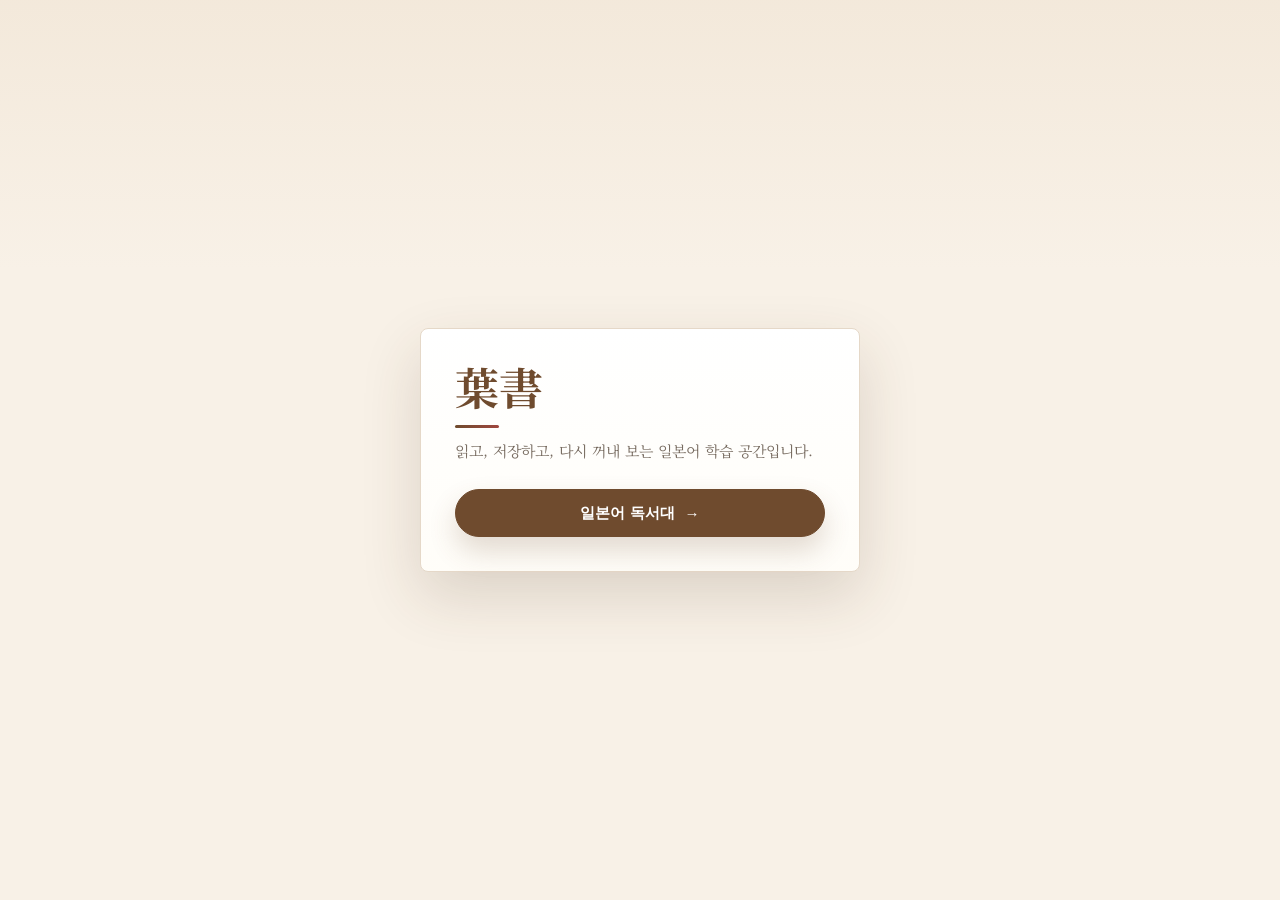
==== commit 62dc2411: "design" ====
--- a/index.html
+++ b/index.html
@@ -9,7 +9,6 @@
 </head>
 <body>
     <main class="home-card">
-        <div class="home-label">Japanese Reading Desk</div>
         <h1>葉書</h1>
         <p>읽고, 저장하고, 다시 꺼내 보는 일본어 학습 공간입니다.</p>
         <nav class="home-nav" aria-label="독서대 선택">
--- a/style.css
+++ b/style.css
@@ -1,17 +1,17 @@
 :root {
-    --bg-main: #f5f7f4;
+    --bg-main: #f8f1e7;
     --bg-panel: #ffffff;
-    --bg-reader: #fffdf8;
-    --ink: #202824;
-    --muted: #6d746f;
-    --line: #dfe6df;
-    --line-strong: #cbd8cf;
-    --primary: #315c4f;
-    --primary-hover: #24463d;
-    --primary-soft: #e3eee8;
-    --accent: #b38746;
-    --shadow-md: 0 12px 28px rgba(31, 43, 37, 0.09);
-    --shadow-lg: 0 24px 60px rgba(31, 43, 37, 0.16);
+    --bg-reader: #fffaf1;
+    --ink: #30271f;
+    --muted: #776b60;
+    --line: #e5d8c8;
+    --line-strong: #d5c3ae;
+    --primary: #6f4b2e;
+    --primary-hover: #52361f;
+    --primary-soft: #f1e4d2;
+    --accent: #a0473f;
+    --shadow-md: 0 12px 28px rgba(72, 48, 29, 0.09);
+    --shadow-lg: 0 24px 60px rgba(72, 48, 29, 0.16);
     --radius-md: 8px;
     --ease: cubic-bezier(0.2, 0.8, 0.2, 1);
     --ui-font: ui-sans-serif, -apple-system, BlinkMacSystemFont, "Segoe UI", "Noto Sans KR", sans-serif;
@@ -29,7 +29,7 @@
     place-items: center;
     padding: 24px;
     background:
-        linear-gradient(180deg, rgba(227, 238, 232, 0.72) 0, rgba(245, 247, 244, 0) 270px),
+        linear-gradient(180deg, rgba(242, 231, 216, 0.82) 0, rgba(248, 241, 231, 0) 270px),
         var(--bg-main);
     color: var(--ink);
     font-family: var(--serif-font);
@@ -44,22 +44,6 @@
         linear-gradient(180deg, rgba(255, 255, 255, 0.96), rgba(255, 253, 248, 0.96)),
         var(--bg-panel);
     box-shadow: var(--shadow-lg);
-}
-
-.home-label {
-    display: inline-flex;
-    align-items: center;
-    min-height: 28px;
-    margin-bottom: 18px;
-    padding: 6px 11px;
-    border: 1px solid var(--line);
-    border-radius: 999px;
-    background: var(--primary-soft);
-    color: var(--primary);
-    font-family: var(--ui-font);
-    font-size: 12px;
-    font-weight: 900;
-    line-height: 1;
 }
 
 h1 {
@@ -116,7 +100,7 @@
     border-color: var(--primary);
     background: var(--primary);
     color: #ffffff;
-    box-shadow: 0 14px 28px rgba(49, 92, 79, 0.2);
+    box-shadow: 0 14px 28px rgba(111, 75, 46, 0.2);
 }
 
 a.primary::after {
@@ -140,7 +124,7 @@
 }
 
 a:focus-visible {
-    outline: 3px solid rgba(49, 92, 79, 0.22);
+    outline: 3px solid rgba(111, 75, 46, 0.22);
     outline-offset: 3px;
 }
 
